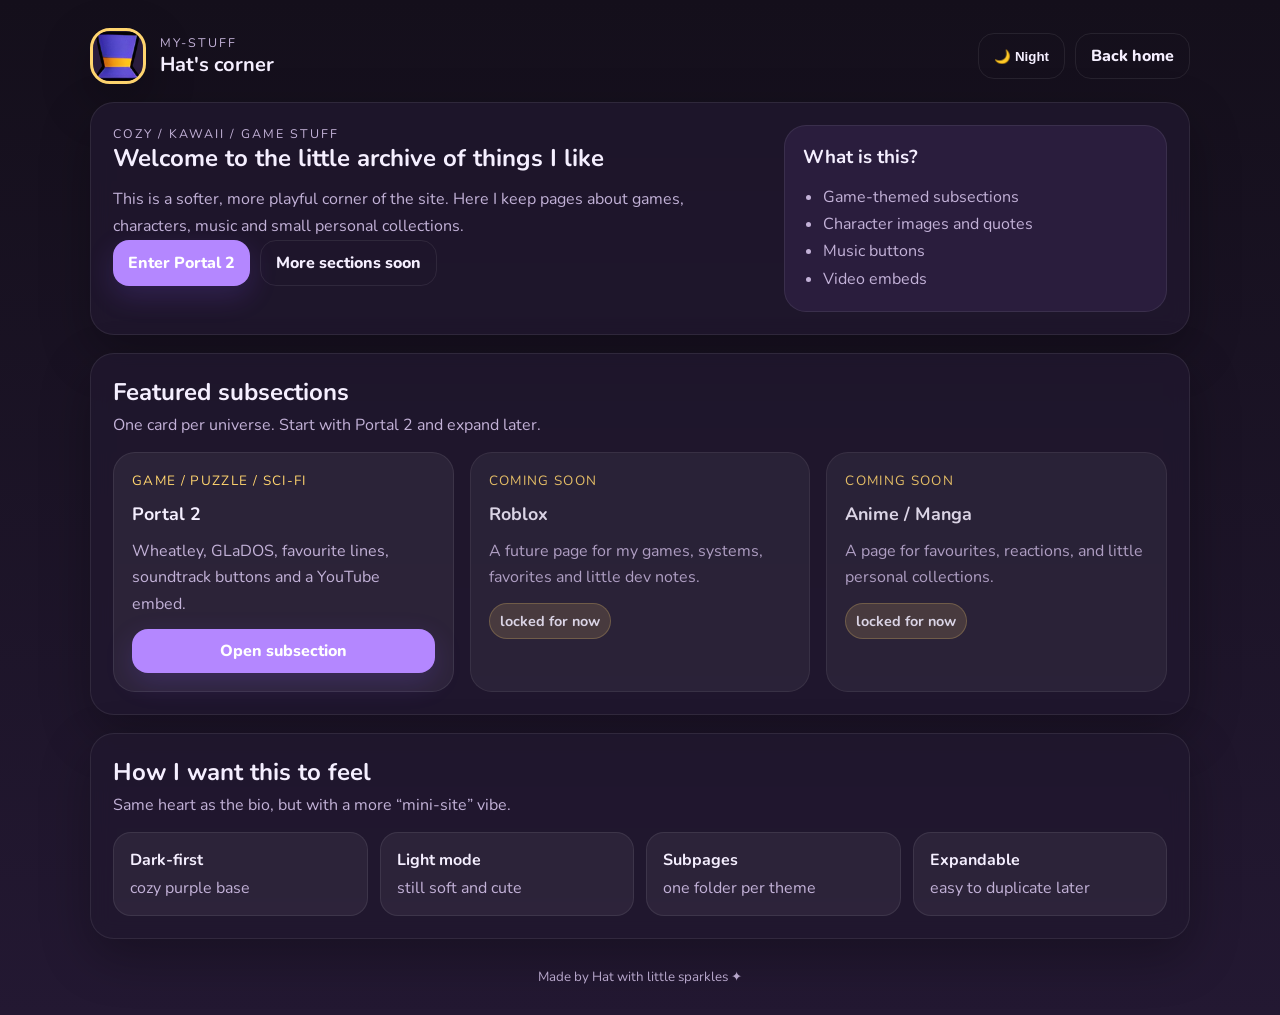
==== my-stuff/index.html @ 86da0088 "New Section" ====
<!doctype html>
<html lang="en">
<head>
  <meta charset="utf-8" />
  <meta name="viewport" content="width=device-width, initial-scale=1" />
  <title>Hat — My Stuff</title>
  <meta name="description" content="Hat's cozy little corner with games, projects and special subsections." />
  <link href="https://fonts.googleapis.com/css2?family=Nunito:wght@300;400;700;800&display=swap" rel="stylesheet" />
  <link rel="stylesheet" href="./style.css" />
</head>
<body class="dark">
  <main class="site-shell">
    <header class="topbar">
      <div class="brand">
        <div class="avatar avatar-small">
          <img src="/assets/hat.png" alt="Hat avatar">
        </div>
        <div>
          <div class="eyebrow">my-stuff</div>
          <h1>Hat's corner</h1>
        </div>
      </div>

      <div class="top-actions">
        <button id="toggleTheme" class="btn ghost">🌙 Night</button>
        <a class="btn ghost" href="/">Back home</a>
      </div>
    </header>

    <section class="panel hero-grid">
      <div>
        <p class="eyebrow">cozy / kawaii / game stuff</p>
        <h2>Welcome to the little archive of things I like</h2>
        <p class="lead">
          This is a softer, more playful corner of the site. Here I keep pages about games, characters,
          music and small personal collections.
        </p>

        <div class="button-row">
          <a class="btn" href="/my-stuff/portal2/">Enter Portal 2</a>
          <a class="btn secondary" href="#coming-soon">More sections soon</a>
        </div>
      </div>

      <div class="mini-card">
        <h3>What is this?</h3>
        <ul class="soft-list">
          <li>Game-themed subsections</li>
          <li>Character images and quotes</li>
          <li>Music buttons</li>
          <li>Video embeds</li>
        </ul>
      </div>
    </section>

    <section class="panel">
      <div class="section-title">
        <h2>Featured subsections</h2>
        <p>One card per universe. Start with Portal 2 and expand later.</p>
      </div>

      <div class="card-grid">
        <article class="feature-card">
          <div class="card-kicker">Game / Puzzle / Sci-fi</div>
          <h3>Portal 2</h3>
          <p>
            Wheatley, GLaDOS, favourite lines, soundtrack buttons and a YouTube embed.
          </p>
          <a class="btn" href="/my-stuff/portal2/">Open subsection</a>
        </article>

        <article class="feature-card muted-card" id="coming-soon">
          <div class="card-kicker">Coming soon</div>
          <h3>Roblox</h3>
          <p>
            A future page for my games, systems, favorites and little dev notes.
          </p>
          <span class="pill">locked for now</span>
        </article>

        <article class="feature-card muted-card">
          <div class="card-kicker">Coming soon</div>
          <h3>Anime / Manga</h3>
          <p>
            A page for favourites, reactions, and little personal collections.
          </p>
          <span class="pill">locked for now</span>
        </article>
      </div>
    </section>

    <section class="panel">
      <div class="section-title">
        <h2>How I want this to feel</h2>
        <p>Same heart as the bio, but with a more “mini-site” vibe.</p>
      </div>

      <div class="stat-grid">
        <div class="stat">
          <strong>Dark-first</strong>
          <span>cozy purple base</span>
        </div>
        <div class="stat">
          <strong>Light mode</strong>
          <span>still soft and cute</span>
        </div>
        <div class="stat">
          <strong>Subpages</strong>
          <span>one folder per theme</span>
        </div>
        <div class="stat">
          <strong>Expandable</strong>
          <span>easy to duplicate later</span>
        </div>
      </div>
    </section>

    <footer class="footer">
      <small>Made by Hat with little sparkles ✦</small>
    </footer>
  </main>

  <script src="./main.js"></script>
</body>
</html>
---- my-stuff/style.css ----
:root{
  --bg1: #140f1b;
  --bg2: #231832;
  --card: rgba(33, 24, 47, 0.78);
  --card-strong: rgba(44, 31, 64, 0.92);
  --border: rgba(255,255,255,0.08);
  --text: #f5efff;
  --muted: #c3b2d8;
  --accent: #b487ff;
  --accent-2: #ffd56f;
  --shadow: 0 18px 50px rgba(0, 0, 0, 0.28);
  --radius: 24px;
  font-family: "Nunito", system-ui, sans-serif;
}

body.light{
  --bg1: #fff8ff;
  --bg2: #f3ecff;
  --card: rgba(255,255,255,0.78);
  --card-strong: rgba(255,255,255,0.92);
  --border: rgba(63, 31, 94, 0.08);
  --text: #22172f;
  --muted: #6e617f;
  --accent: #9d67ff;
  --accent-2: #ffc94d;
  --shadow: 0 18px 45px rgba(124, 75, 214, 0.13);
}

*{ box-sizing: border-box; }
html, body{ min-height: 100%; }
body{
  margin:0;
  color: var(--text);
  background: linear-gradient(180deg, var(--bg1), var(--bg2));
  padding: 28px;
}

body, .panel, .feature-card, .btn, .avatar, .stat, .mini-card, .art-card, .quote-card, .track-btn, .video-wrap{
  transition: background-color .28s ease, color .28s ease, border-color .28s ease, transform .18s ease, box-shadow .28s ease;
}

.site-shell{
  width: 100%;
  max-width: 1100px;
  margin: 0 auto;
}

.topbar{
  display:flex;
  justify-content:space-between;
  align-items:center;
  gap: 16px;
  margin-bottom: 18px;
}

.brand{
  display:flex;
  align-items:center;
  gap: 14px;
}

.avatar{
  width: 68px;
  height: 68px;
  border-radius: 20px;
  overflow:hidden;
  border: 3px solid var(--accent-2);
  background: var(--card-strong);
  box-shadow: var(--shadow);
  flex: 0 0 auto;
}

.avatar-small{ width: 56px; height: 56px; }

.avatar img{
  width:100%;
  height:100%;
  object-fit: cover;
  display:block;
}

.eyebrow{
  font-size: .78rem;
  letter-spacing: .16em;
  text-transform: uppercase;
  color: var(--muted);
}

h1, h2, h3, p{
  margin:0;
}

.topbar h1{
  font-size: 1.25rem;
}

.panel{
  background: var(--card);
  border: 1px solid var(--border);
  border-radius: var(--radius);
  box-shadow: var(--shadow);
  backdrop-filter: blur(10px);
  padding: 22px;
  margin-bottom: 18px;
}

.hero-grid{
  display:grid;
  grid-template-columns: 1.45fr .85fr;
  gap: 18px;
  align-items: stretch;
}

.lead{
  margin-top: 12px;
  color: var(--muted);
  line-height: 1.7;
  max-width: 60ch;
}

.top-actions,
.button-row{
  display:flex;
  flex-wrap:wrap;
  gap: 10px;
}

.btn{
  display:inline-flex;
  align-items:center;
  justify-content:center;
  gap: 8px;
  text-decoration:none;
  border: none;
  cursor:pointer;
  padding: 11px 15px;
  border-radius: 16px;
  background: var(--accent);
  color: white;
  font-weight: 800;
  box-shadow: 0 10px 28px rgba(140, 90, 255, 0.18);
}

.btn:hover{
  transform: translateY(-2px);
}

.btn.secondary{
  background: transparent;
  color: var(--text);
  border: 1px solid var(--border);
  box-shadow: none;
}

.btn.ghost{
  background: transparent;
  color: var(--text);
  border: 1px solid var(--border);
  box-shadow: none;
}

.mini-card{
  background: var(--card-strong);
  border: 1px solid var(--border);
  border-radius: 22px;
  padding: 18px;
}

.soft-list{
  margin: 14px 0 0;
  padding-left: 20px;
  color: var(--muted);
  line-height: 1.7;
}

.section-title{
  display:flex;
  flex-direction:column;
  gap: 6px;
  margin-bottom: 16px;
}

.section-title p{
  color: var(--muted);
}

.card-grid{
  display:grid;
  grid-template-columns: repeat(auto-fit, minmax(230px, 1fr));
  gap: 16px;
}

.feature-card{
  background: rgba(255,255,255,0.06);
  border: 1px solid var(--border);
  border-radius: 22px;
  padding: 18px;
  display:flex;
  flex-direction:column;
  gap: 12px;
}

.feature-card h3{
  font-size: 1.12rem;
}

.feature-card p{
  color: var(--muted);
  line-height: 1.65;
}

.card-kicker{
  color: var(--accent-2);
  font-size: .84rem;
  letter-spacing: .1em;
  text-transform: uppercase;
}

.muted-card{
  opacity: .88;
}

.pill{
  display:inline-flex;
  align-items:center;
  width: fit-content;
  padding: 7px 10px;
  border-radius: 999px;
  background: rgba(255, 213, 111, 0.16);
  border: 1px solid rgba(255, 213, 111, 0.26);
  color: var(--text);
  font-size: .9rem;
  font-weight: 700;
}

.stat-grid{
  display:grid;
  grid-template-columns: repeat(auto-fit, minmax(180px, 1fr));
  gap: 12px;
}

.stat{
  background: rgba(255,255,255,0.06);
  border: 1px solid var(--border);
  border-radius: 18px;
  padding: 16px;
  display:flex;
  flex-direction:column;
  gap: 6px;
}

.stat strong{
  font-size: 1rem;
}

.stat span{
  color: var(--muted);
}

.footer{
  padding: 8px 2px 0;
  color: var(--muted);
  text-align:center;
}

.hero-split{
  display:grid;
  grid-template-columns: 1.1fr .9fr;
  gap: 16px;
}

.grid-two{
  display:grid;
  grid-template-columns: repeat(2, minmax(0, 1fr));
  gap: 14px;
}

.quote-card{
  background: rgba(255,255,255,0.05);
  border: 1px solid var(--border);
  border-radius: 20px;
  padding: 16px;
}

.quote-card blockquote{
  margin:0;
  color: var(--text);
  line-height: 1.7;
  font-size: 1rem;
}

.quote-card .byline{
  margin-top: 10px;
  color: var(--muted);
  font-size: .92rem;
}

.art-grid{
  display:grid;
  grid-template-columns: repeat(2, minmax(0, 1fr));
  gap: 14px;
}

.art-card{
  position:relative;
  min-height: 220px;
  border-radius: 22px;
  overflow:hidden;
  border: 1px solid var(--border);
  background: linear-gradient(180deg, rgba(180, 135, 255, 0.22), rgba(255, 213, 111, 0.12));
  box-shadow: var(--shadow);
}

.art-card img{
  width:100%;
  height:100%;
  object-fit: cover;
  display:block;
}

.art-card figcaption{
  position:absolute;
  left: 12px;
  bottom: 12px;
  padding: 7px 10px;
  border-radius: 999px;
  background: rgba(0,0,0,0.44);
  color: #fff;
  font-size: .9rem;
}

.art-card.missing::after{
  content: attr(data-label);
  position:absolute;
  inset: 0;
  display:flex;
  align-items:center;
  justify-content:center;
  text-align:center;
  padding: 24px;
  color: var(--muted);
  font-weight: 800;
  letter-spacing: .04em;
}

.music-shell{
  display:grid;
  gap: 14px;
}

.player-row{
  display:flex;
  flex-wrap:wrap;
  gap: 10px;
  align-items:center;
  justify-content:space-between;
}

.now-playing{
  color: var(--muted);
}

.track-list{
  display:grid;
  grid-template-columns: repeat(auto-fit, minmax(180px, 1fr));
  gap: 10px;
}

.track-btn{
  border: 1px solid var(--border);
  background: rgba(255,255,255,0.05);
  color: var(--text);
  border-radius: 16px;
  padding: 11px 13px;
  cursor:pointer;
  text-align:left;
  font-weight: 800;
}

.track-btn:hover{
  transform: translateY(-2px);
}

.track-btn.active{
  background: rgba(180, 135, 255, 0.18);
  border-color: rgba(180, 135, 255, 0.42);
}

.video-wrap{
  border-radius: 22px;
  overflow:hidden;
  border: 1px solid var(--border);
  background: rgba(255,255,255,0.05);
  aspect-ratio: 16 / 9;
}

.video-wrap iframe{
  width:100%;
  height:100%;
  border:0;
  display:block;
}

.spacer{
  height: 2px;
}

@media (max-width: 920px){
  .hero-grid,
  .hero-split{
    grid-template-columns: 1fr;
  }
  .topbar{
    align-items:flex-start;
    flex-direction:column;
  }
}

@media (max-width: 700px){
  body{
    padding: 16px;
  }
  .grid-two,
  .art-grid{
    grid-template-columns: 1fr;
  }
}

@media (max-width: 480px){
  .panel{
    padding: 16px;
  }
  .btn{
    width: 100%;
  }
}
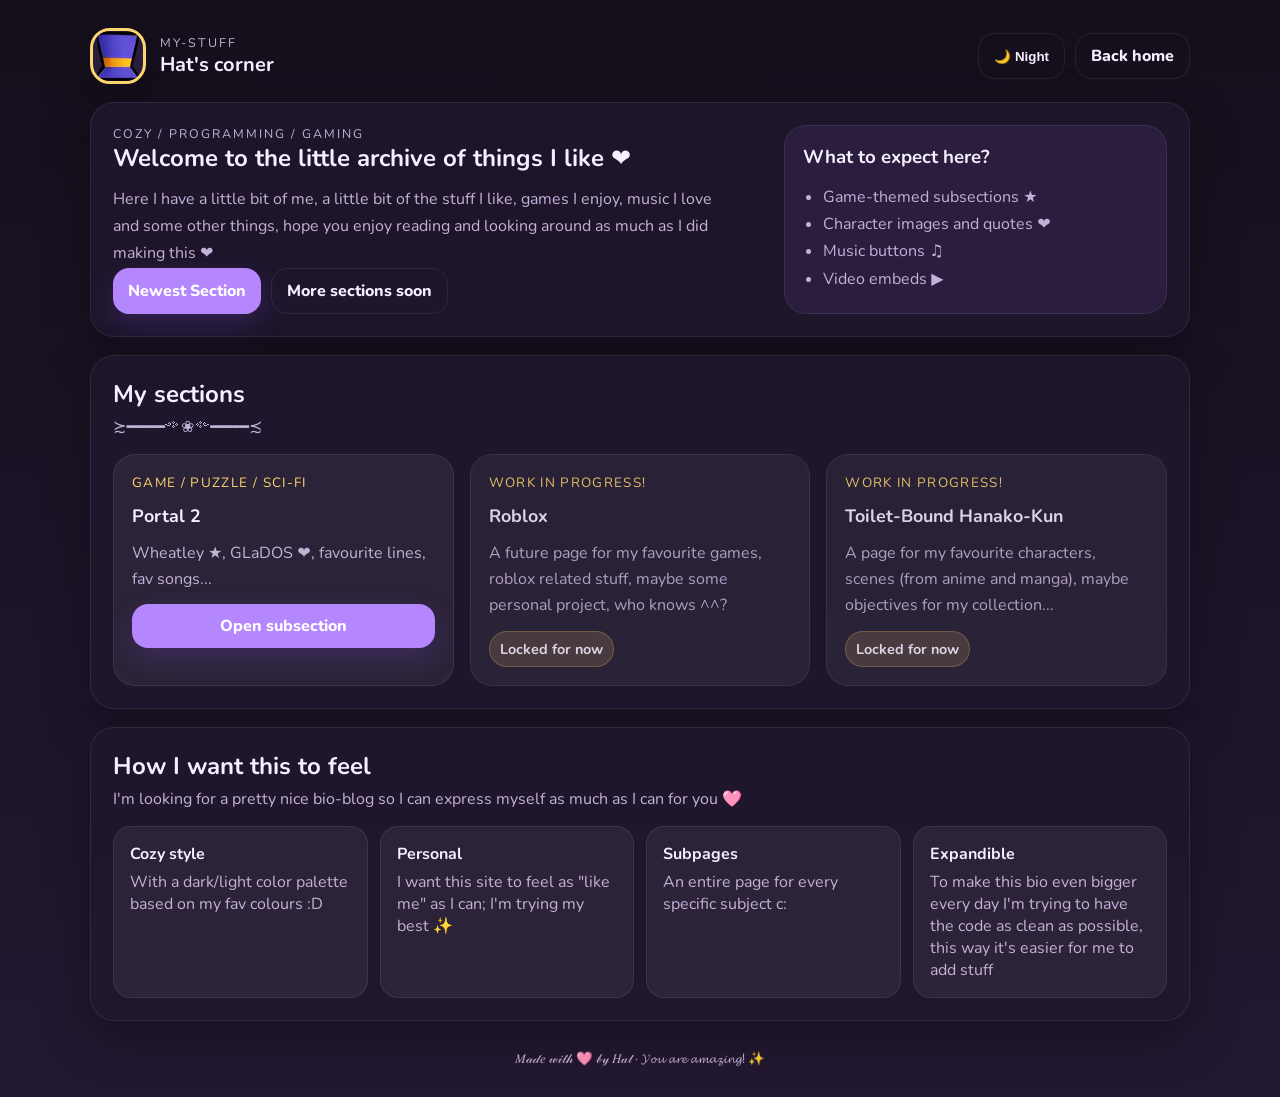
==== commit d3e88e97: "Portal 2 Subsection" ====
--- a/my-stuff/index.html
+++ b/my-stuff/index.html
@@ -3,7 +3,7 @@
 <head>
   <meta charset="utf-8" />
   <meta name="viewport" content="width=device-width, initial-scale=1" />
-  <title>Hat — My Stuff</title>
+  <title>Hat — My Corner c:</title>
   <meta name="description" content="Hat's cozy little corner with games, projects and special subsections." />
   <link href="https://fonts.googleapis.com/css2?family=Nunito:wght@300;400;700;800&display=swap" rel="stylesheet" />
   <link rel="stylesheet" href="./style.css" />
@@ -29,34 +29,35 @@
 
     <section class="panel hero-grid">
       <div>
-        <p class="eyebrow">cozy / kawaii / game stuff</p>
-        <h2>Welcome to the little archive of things I like</h2>
+        <p class="eyebrow">cozy / programming / gaming</p>
+        <h2>Welcome to the little archive of things I like ❤</h2>
         <p class="lead">
-          This is a softer, more playful corner of the site. Here I keep pages about games, characters,
-          music and small personal collections.
+          Here I have a little bit of me, a little bit of the stuff I like, games I enjoy, music I love and
+          some other things, hope you enjoy reading and looking around as much as I did making this ❤
+          <br>
         </p>
 
         <div class="button-row">
-          <a class="btn" href="/my-stuff/portal2/">Enter Portal 2</a>
+          <a class="btn" href="/my-stuff/portal2/">Newest Section</a>
           <a class="btn secondary" href="#coming-soon">More sections soon</a>
         </div>
       </div>
 
       <div class="mini-card">
-        <h3>What is this?</h3>
+        <h3>What to expect here?</h3>
         <ul class="soft-list">
-          <li>Game-themed subsections</li>
-          <li>Character images and quotes</li>
-          <li>Music buttons</li>
-          <li>Video embeds</li>
+          <li>Game-themed subsections ★</li>
+          <li>Character images and quotes ❤</li>
+          <li>Music buttons ♫</li>
+          <li>Video embeds ▶</li>
         </ul>
       </div>
     </section>
 
     <section class="panel">
       <div class="section-title">
-        <h2>Featured subsections</h2>
-        <p>One card per universe. Start with Portal 2 and expand later.</p>
+        <h2>My sections</h2>
+        <p>≿━━━━༺❀༻━━━━≾</p>
       </div>
 
       <div class="card-grid">
@@ -64,27 +65,27 @@
           <div class="card-kicker">Game / Puzzle / Sci-fi</div>
           <h3>Portal 2</h3>
           <p>
-            Wheatley, GLaDOS, favourite lines, soundtrack buttons and a YouTube embed.
+            Wheatley ★, GLaDOS ❤, favourite lines, fav songs...
           </p>
           <a class="btn" href="/my-stuff/portal2/">Open subsection</a>
         </article>
 
         <article class="feature-card muted-card" id="coming-soon">
-          <div class="card-kicker">Coming soon</div>
+          <div class="card-kicker">Work in progress!</div>
           <h3>Roblox</h3>
           <p>
-            A future page for my games, systems, favorites and little dev notes.
+            A future page for my favourite games, roblox related stuff, maybe some personal project, who knows ^^?
           </p>
-          <span class="pill">locked for now</span>
+          <span class="pill">Locked for now</span>
         </article>
 
         <article class="feature-card muted-card">
-          <div class="card-kicker">Coming soon</div>
-          <h3>Anime / Manga</h3>
+          <div class="card-kicker">Work in progress!</div>
+          <h3>Toilet-Bound Hanako-Kun</h3>
           <p>
-            A page for favourites, reactions, and little personal collections.
+            A page for my favourite characters, scenes (from anime and manga), maybe objectives for my collection...
           </p>
-          <span class="pill">locked for now</span>
+          <span class="pill">Locked for now</span>
         </article>
       </div>
     </section>
@@ -92,31 +93,32 @@
     <section class="panel">
       <div class="section-title">
         <h2>How I want this to feel</h2>
-        <p>Same heart as the bio, but with a more “mini-site” vibe.</p>
+        <p>I'm looking for a pretty nice bio-blog so I can express myself as much as I can for you 🩷</p>
       </div>
 
       <div class="stat-grid">
         <div class="stat">
-          <strong>Dark-first</strong>
-          <span>cozy purple base</span>
+          <strong>Cozy style</strong>
+          <span>With a dark/light color palette based on my fav colours :D</span>
         </div>
         <div class="stat">
-          <strong>Light mode</strong>
-          <span>still soft and cute</span>
+          <strong>Personal</strong>
+          <span>I want this site to feel as "like me" as I can; I'm trying my best ✨</span>
         </div>
         <div class="stat">
           <strong>Subpages</strong>
-          <span>one folder per theme</span>
+          <span>An entire page for every specific subject c:</span>
         </div>
         <div class="stat">
-          <strong>Expandable</strong>
-          <span>easy to duplicate later</span>
+          <strong>Expandible</strong>
+          <span>To make this bio even bigger every day I'm trying to have the code as clean as possible, 
+            this way it's easier for me to add stuff</span>
         </div>
       </div>
     </section>
 
     <footer class="footer">
-      <small>Made by Hat with little sparkles ✦</small>
+      <small>𝑀𝒶𝒹𝑒 𝓌𝒾𝓉𝒽 🩷 𝒷𝓎 𝐻𝒶𝓉 · 𝓨𝓸𝓾 𝓪𝓻𝓮 𝓪𝓶𝓪𝔃𝓲𝓷𝓰! ✨</small>
     </footer>
   </main>
 
